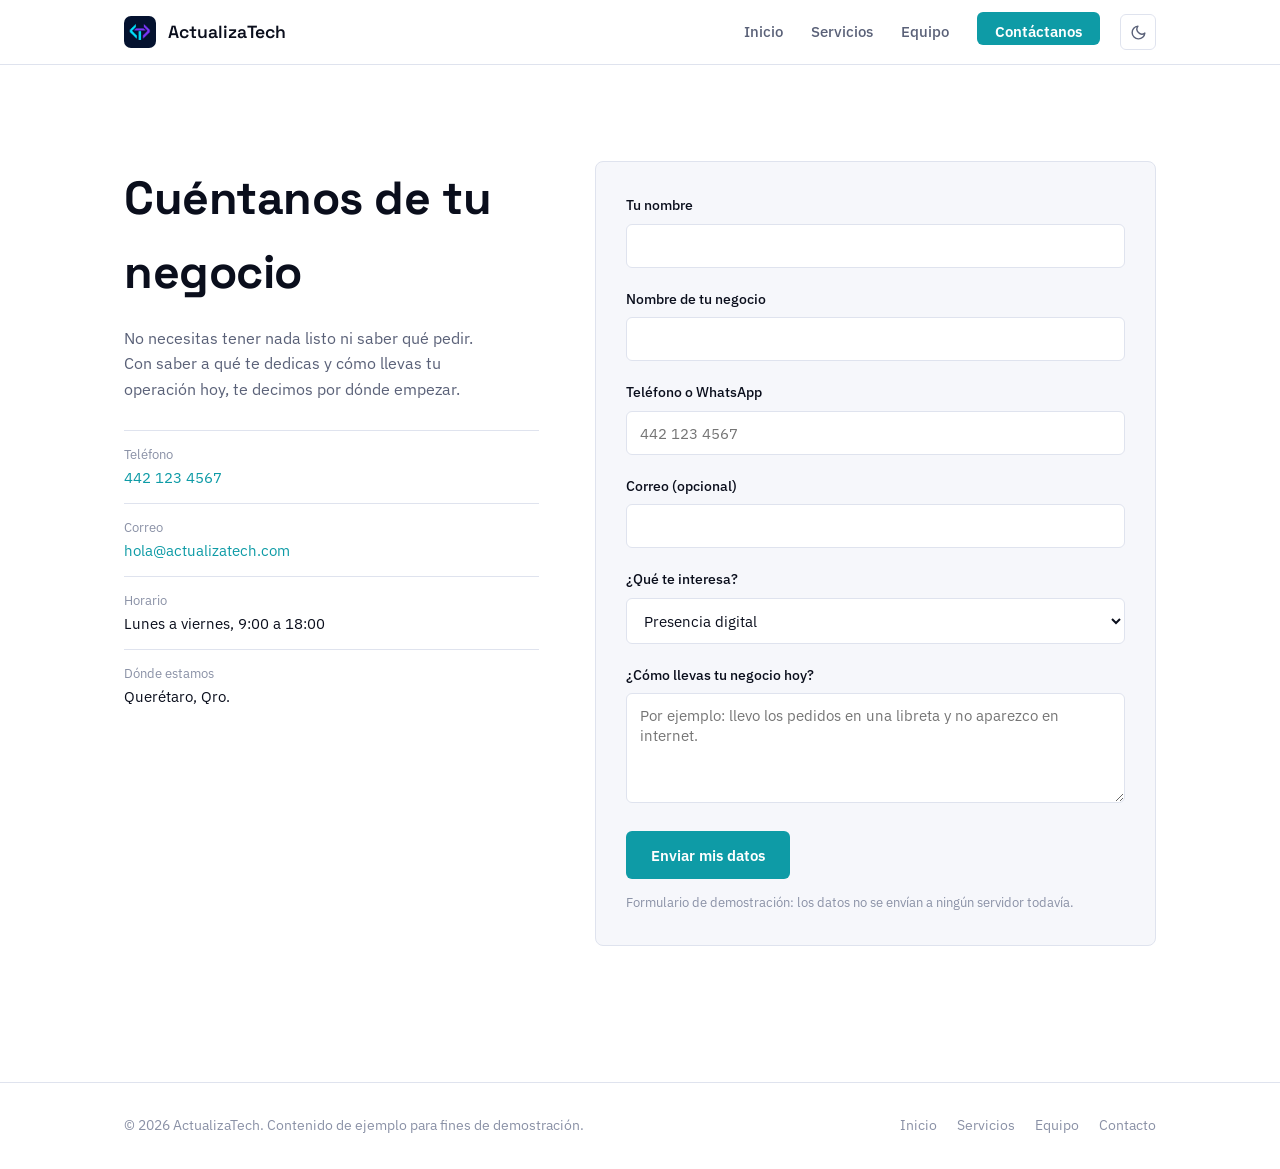
==== contacto.html @ 97f3016c "Se actualizaron aspectos clave del sitio centralizando los datos en un archivo único (data.js) y mej" ====
<!DOCTYPE html>
<html lang="es">
<head>
<meta charset="UTF-8">
<meta name="viewport" content="width=device-width, initial-scale=1.0">

<title>Contacto — ActualizaTech</title>
<meta name="description" content="Cuéntanos cómo llevas tu negocio hoy y te decimos por dónde conviene empezar a digitalizarlo.">

<meta property="og:type" content="website">
<meta property="og:title" content="Contacto — ActualizaTech">
<meta property="og:description" content="Cuéntanos cómo llevas tu negocio hoy y te decimos por dónde conviene empezar a digitalizarlo.">
<meta property="og:image" content="images/logo.png">
<meta name="color-scheme" content="light dark">

<link rel="icon" href="images/logo.png">
<link rel="preconnect" href="https://fonts.googleapis.com">
<link rel="preconnect" href="https://fonts.gstatic.com" crossorigin>
<link href="https://fonts.googleapis.com/css2?family=Space+Grotesk:wght@500;600;700&family=IBM+Plex+Sans:wght@400;500;600&display=swap" rel="stylesheet">
<link rel="stylesheet" href="styles/main.css">
</head>
<body>

<a class="saltar" href="#contenido">Saltar al contenido</a>

<nav class="navbar">
  <div class="navbar__inner">
    <a href="index.html" class="navbar__logo">
      <img src="images/logo.png" alt="" class="navbar__logo-img">
      ActualizaTech
    </a>

    <div class="navbar__derecha">
      <ul class="navbar__links" id="menu-principal">
        <li><a href="index.html">Inicio</a></li>
        <li><a href="servicios.html">Servicios</a></li>
        <li><a href="equipo.html">Equipo</a></li>
        <li><a href="contacto.html" class="navbar__cta">Contáctanos</a></li>
      </ul>

      <!-- Los dos iconos viven siempre en el HTML y el CSS decide cuál se
           muestra según el tema. Si se cambiaran con JS, al recargar se
           vería medio segundo el icono equivocado. -->
      <button class="tema" type="button" aria-label="Cambiar tema">
        <svg class="tema__luna" viewBox="0 0 24 24" fill="none" stroke="currentColor" stroke-width="2" stroke-linecap="round" stroke-linejoin="round" aria-hidden="true">
          <path d="M21 12.79A9 9 0 1 1 11.21 3 7 7 0 0 0 21 12.79z"/>
        </svg>
        <svg class="tema__sol" viewBox="0 0 24 24" fill="none" stroke="currentColor" stroke-width="2" stroke-linecap="round" stroke-linejoin="round" aria-hidden="true">
          <circle cx="12" cy="12" r="4"/>
          <path d="M12 2v2M12 20v2M4.9 4.9l1.4 1.4M17.7 17.7l1.4 1.4M2 12h2M20 12h2M4.9 19.1l1.4-1.4M17.7 6.3l1.4-1.4"/>
        </svg>
      </button>

      <button class="hamburguesa" type="button" aria-label="Abrir menú" aria-expanded="false" aria-controls="menu-principal">
        <svg viewBox="0 0 24 24" fill="none" stroke="currentColor" stroke-width="2" stroke-linecap="round" aria-hidden="true">
          <path d="M3 6h18M3 12h18M3 18h18"/>
        </svg>
      </button>
    </div>
  </div>
</nav>

<main id="contenido">

<section aria-labelledby="contacto-titulo">
  <div class="contacto">

    <div class="contacto__datos">
      <h1 id="contacto-titulo">Cuéntanos de tu negocio</h1>
      <p>
        No necesitas tener nada listo ni saber qué pedir. Con saber a qué te
        dedicas y cómo llevas tu operación hoy, te decimos por dónde empezar.
      </p>

      <ul class="contacto__lista">
        <li>
          <span>Teléfono</span>
          <a href="tel:+524421234567">442 123 4567</a>
        </li>
        <li>
          <span>Correo</span>
          <a href="mailto:hola@actualizatech.com">hola@actualizatech.com</a>
        </li>
        <li>
          <span>Horario</span>
          Lunes a viernes, 9:00 a 18:00
        </li>
        <li>
          <span>Dónde estamos</span>
          Querétaro, Qro.
        </li>
      </ul>
    </div>

    <!-- novalidate apaga los mensajes del navegador para usar los nuestros,
         que dicen qué corregir en lugar de "Completa este campo". -->
    <form class="formulario" id="form-contacto" novalidate>

      <div class="campo">
        <label for="nombre">Tu nombre</label>
        <input type="text" id="nombre" name="nombre" autocomplete="name">
        <p class="campo__error" aria-live="polite"></p>
      </div>

      <div class="campo">
        <label for="negocio">Nombre de tu negocio</label>
        <input type="text" id="negocio" name="negocio" autocomplete="organization">
        <p class="campo__error" aria-live="polite"></p>
      </div>

      <div class="campo">
        <label for="telefono">Teléfono o WhatsApp</label>
        <!-- type="tel" hace que en celular salga el teclado numérico. -->
        <input type="tel" id="telefono" name="telefono" autocomplete="tel" placeholder="442 123 4567">
        <p class="campo__error" aria-live="polite"></p>
      </div>

      <div class="campo">
        <label for="correo">Correo (opcional)</label>
        <input type="email" id="correo" name="correo" autocomplete="email">
        <p class="campo__error" aria-live="polite"></p>
      </div>

      <div class="campo">
        <label for="interes">¿Qué te interesa?</label>
        <select id="interes" name="interes">
          <option value="presencia">Presencia digital</option>
          <option value="gestion">Gestión de negocio</option>
          <option value="ambos">Los dos</option>
          <option value="no-se">Todavía no sé</option>
        </select>
      </div>

      <div class="campo">
        <label for="mensaje">¿Cómo llevas tu negocio hoy?</label>
        <textarea id="mensaje" name="mensaje" placeholder="Por ejemplo: llevo los pedidos en una libreta y no aparezco en internet."></textarea>
        <p class="campo__error" aria-live="polite"></p>
      </div>

      <button type="submit" class="boton boton--primario">Enviar mis datos</button>

      <!-- role="status" hace que los lectores de pantalla lean la
           confirmación sin que el usuario tenga que ir a buscarla. -->
      <p class="formulario__aviso" id="form-aviso" role="status" tabindex="-1" hidden></p>

      <p class="formulario__nota">
        Formulario de demostración: los datos no se envían a ningún servidor todavía.
      </p>
    </form>

  </div>
</section>

</main>

<footer class="footer">
  <div class="footer__inner">
    <span>© 2026 ActualizaTech. Contenido de ejemplo para fines de demostración.</span>
    <ul class="footer__links">
      <li><a href="index.html">Inicio</a></li>
      <li><a href="servicios.html">Servicios</a></li>
      <li><a href="equipo.html">Equipo</a></li>
      <li><a href="contacto.html">Contacto</a></li>
    </ul>
  </div>
</footer>


<script src="js/data.js"></script>
<script src="js/main.js"></script>
<script src="js/contacto.js"></script>
</body>
</html>
---- styles/main.css ----
/* ==========================================================================
   ActualizaTech — hoja de estilos única
   Los colores salen del logo: navy de fondo, cian y violeta de las flechas.
   El cian se reserva para cosas en las que se puede hacer clic y el violeta
   para acentos que solo decoran. Si se mezclan, el usuario deja de saber
   qué es botón y qué no.
   ========================================================================== */

/* --------------------------------------------------------------------------
   1. Tokens de color
   Por defecto arranca en claro. Más abajo, el bloque prefers-color-scheme
   pisa estos valores si el sistema operativo está en oscuro.
   -------------------------------------------------------------------------- */
:root{
  --bg: #FFFFFF;
  --superficie: #F6F7FB;
  --superficie-alta: #EDEFF7;
  --borde: #DFE3EE;
  --texto: #0A0E1C;
  --texto-sec: #5A6178;
  --texto-terciario: #8A91A6;

  /* El cian del logo sobre blanco casi no se lee, así que en claro uso
     una versión más profunda. El violeta aguanta bien en los dos temas. */
  --cian: #0E9BA6;
  --cian-hover: #0B7F88;
  --violeta: #6845E8;
  --sobre-cian: #FFFFFF;

  --glow-1: rgba(14, 155, 166, 0.20);
  --glow-2: rgba(104, 69, 232, 0.18);

  --radio: 8px;
  --ancho: 1080px;
}

/* Tema oscuro automático: solo aplica si el usuario NO eligió tema a mano.
   El atributo data-tema lo pone el JS en <html> cuando alguien usa el botón,
   y tiene prioridad sobre lo que diga el sistema. */
@media (prefers-color-scheme: dark){
  :root:not([data-tema="claro"]){
    --bg: #0A0E1C;
    --superficie: #12182B;
    --superficie-alta: #1A2238;
    --borde: #232B45;
    --texto: #EEF1F8;
    --texto-sec: #8B93AD;
    --texto-terciario: #545D78;

    --cian: #29D6E0;
    --cian-hover: #4FE0E8;
    --violeta: #9B84FF;
    --sobre-cian: #0A0E1C;

    --glow-1: rgba(41, 214, 224, 0.28);
    --glow-2: rgba(123, 92, 250, 0.22);
  }
}

/* Tema oscuro forzado desde el botón, sin importar el sistema. */
:root[data-tema="oscuro"]{
  --bg: #0A0E1C;
  --superficie: #12182B;
  --superficie-alta: #1A2238;
  --borde: #232B45;
  --texto: #EEF1F8;
  --texto-sec: #8B93AD;
  --texto-terciario: #545D78;

  --cian: #29D6E0;
  --cian-hover: #4FE0E8;
  --violeta: #9B84FF;
  --sobre-cian: #0A0E1C;

  --glow-1: rgba(41, 214, 224, 0.28);
  --glow-2: rgba(123, 92, 250, 0.22);
}

/* --------------------------------------------------------------------------
   2. Base
   -------------------------------------------------------------------------- */
*{ box-sizing: border-box; margin: 0; padding: 0; }

html{ scroll-behavior: smooth; }

body{
  font-family: 'IBM Plex Sans', sans-serif;
  background: var(--bg);
  color: var(--texto);
  line-height: 1.6;
  /* La transición es para que al cambiar de tema no dé un brinco brusco. */
  transition: background-color 0.2s ease, color 0.2s ease;
}

section{ max-width: var(--ancho); margin: 0 auto; padding: 96px 24px; }

h1, h2, h3{
  font-family: 'Space Grotesk', sans-serif;
  letter-spacing: -0.01em;
}

h1{ font-size: clamp(2rem, 4.4vw, 2.9rem); font-weight: 700; max-width: 620px; }
h2{ font-size: clamp(1.4rem, 3vw, 1.8rem); font-weight: 600; margin-bottom: 32px; max-width: 520px; }

.descripcion{
  margin-top: 18px;
  max-width: 540px;
  color: var(--texto-sec);
  font-size: 1.05rem;
}

a{ color: inherit; }

/* Foco visible para quien navega con teclado. Uso focus-visible para que el
   anillo no salga al hacer clic con el mouse, solo al tabular. */
:focus-visible{
  outline: 2px solid var(--cian);
  outline-offset: 3px;
  border-radius: 4px;
}

/* Enlace que salta directo al contenido. Vive escondido arriba y solo
   aparece cuando recibe foco con Tab. */
.saltar{
  position: absolute;
  left: 24px;
  top: -60px;
  z-index: 50;
  background: var(--cian);
  color: var(--sobre-cian);
  padding: 10px 18px;
  border-radius: var(--radio);
  font-weight: 600;
  text-decoration: none;
  transition: top 0.15s ease;
}
.saltar:focus{ top: 12px; }

/* --------------------------------------------------------------------------
   3. Navbar
   -------------------------------------------------------------------------- */
.navbar{
  position: sticky;
  top: 0;
  z-index: 30;
  background: color-mix(in srgb, var(--bg) 88%, transparent);
  backdrop-filter: blur(10px);
  border-bottom: 1px solid var(--borde);
}
.navbar__inner{
  max-width: var(--ancho);
  margin: 0 auto;
  padding: 14px 24px;
  display: flex;
  align-items: center;
  justify-content: space-between;
  gap: 16px;
}
.navbar__logo{
  display: flex;
  align-items: center;
  gap: 12px;
  font-family: 'Space Grotesk', sans-serif;
  font-weight: 600;
  font-size: 1.1rem;
  color: var(--texto);
  text-decoration: none;
  flex-shrink: 0;
}
.navbar__logo-img{
  width: 32px;
  height: 32px;
  border-radius: 7px;
  object-fit: cover;
  display: block;
}
.navbar__derecha{ display: flex; align-items: center; gap: 20px; }
.navbar__links{
  display: flex;
  align-items: center;
  gap: 28px;
  list-style: none;
}
.navbar__links a{
  color: var(--texto-sec);
  text-decoration: none;
  font-weight: 500;
  font-size: 0.95rem;
  padding-bottom: 4px;
  border-bottom: 1px solid transparent;
}
.navbar__links a:hover{ color: var(--texto); }
.navbar__links a[aria-current="page"]{
  color: var(--texto);
  border-bottom-color: var(--cian);
}
.navbar__cta{
  background: var(--cian);
  color: var(--sobre-cian) !important;
  padding: 9px 18px;
  border-radius: 6px;
  border-bottom: none !important;
  font-weight: 600 !important;
}
.navbar__cta:hover{ background: var(--cian-hover); }

/* Botón de tema. Los dos iconos viven dentro y el JS solo cambia el
   atributo data-tema; CSS decide cuál se ve. Así no hay parpadeo. */
.tema{
  background: transparent;
  border: 1px solid var(--borde);
  border-radius: 6px;
  width: 36px;
  height: 36px;
  display: flex;
  align-items: center;
  justify-content: center;
  cursor: pointer;
  color: var(--texto-sec);
  flex-shrink: 0;
}
.tema:hover{ color: var(--texto); border-color: var(--texto-terciario); }
.tema svg{ width: 17px; height: 17px; }
/* En claro se ve la luna (que es a lo que puedes cambiar) y al revés. */
.tema__luna{ display: block; }
.tema__sol{ display: none; }
@media (prefers-color-scheme: dark){
  :root:not([data-tema="claro"]) .tema__luna{ display: none; }
  :root:not([data-tema="claro"]) .tema__sol{ display: block; }
}
:root[data-tema="oscuro"] .tema__luna{ display: none; }
:root[data-tema="oscuro"] .tema__sol{ display: block; }
:root[data-tema="claro"] .tema__luna{ display: block; }
:root[data-tema="claro"] .tema__sol{ display: none; }

/* Botón hamburguesa: escondido en escritorio, aparece en móvil. */
.hamburguesa{
  display: none;
  background: transparent;
  border: 1px solid var(--borde);
  border-radius: 6px;
  width: 36px;
  height: 36px;
  cursor: pointer;
  color: var(--texto);
  align-items: center;
  justify-content: center;
}
.hamburguesa svg{ width: 18px; height: 18px; }

@media (max-width: 760px){
  .hamburguesa{ display: flex; }

  /* En móvil el menú se convierte en un panel que baja desde el navbar.
     Uso [hidden] desde el JS para que los lectores de pantalla también
     lo ignoren cuando está cerrado, no solo esconderlo visualmente. */
  .navbar__links{
    position: absolute;
    top: 100%;
    left: 0;
    right: 0;
    flex-direction: column;
    align-items: stretch;
    gap: 0;
    background: var(--bg);
    border-bottom: 1px solid var(--borde);
    padding: 8px 24px 20px;
  }
  .navbar__links[hidden]{ display: none; }
  .navbar__links li{ border-top: 1px solid var(--borde); }
  .navbar__links a{
    display: block;
    padding: 14px 0;
    border-bottom: none;
  }
  .navbar__links a[aria-current="page"]{ color: var(--cian); }
  .navbar__cta{
    display: inline-block !important;
    margin-top: 12px;
    text-align: center;
  }
}

/* --------------------------------------------------------------------------
   4. Hero
   -------------------------------------------------------------------------- */
.hero{
  max-width: var(--ancho);
  margin: 0 auto;
  padding: 90px 24px 80px;
  display: grid;
  grid-template-columns: 1.1fr 0.9fr;
  gap: 48px;
  align-items: center;
}
.hero h1{ margin: 0; }
.hero__subtitulo{
  margin-top: 20px;
  max-width: 460px;
  color: var(--texto-sec);
  font-size: 1.08rem;
}
.hero__acciones{ margin-top: 36px; display: flex; gap: 14px; flex-wrap: wrap; }
.hero__visual{ display: flex; align-items: center; justify-content: center; position: relative; }
.hero__glow{
  position: absolute;
  width: 260px; height: 260px;
  border-radius: 50%;
  background: radial-gradient(circle, var(--glow-1), var(--glow-2) 55%, transparent 75%);
  filter: blur(10px);
}
.hero__logo{
  position: relative;
  width: 200px; height: 200px;
  object-fit: contain;
  border-radius: 28px;
}

@media (max-width: 800px){
  .hero{ grid-template-columns: 1fr; padding-top: 56px; }
  .hero__visual{ order: -1; }
  .hero__logo{ width: 130px; height: 130px; }
  .hero__glow{ width: 180px; height: 180px; }
}

/* --------------------------------------------------------------------------
   5. Botones
   -------------------------------------------------------------------------- */
.boton{
  display: inline-flex;
  align-items: center;
  justify-content: center;
  padding: 13px 24px;
  border-radius: 6px;
  font-family: inherit;
  font-weight: 600;
  font-size: 0.96rem;
  text-decoration: none;
  cursor: pointer;
  border: 1px solid transparent;
}
.boton--primario{ background: var(--cian); color: var(--sobre-cian); }
.boton--primario:hover{ background: var(--cian-hover); }
.boton--secundario{ background: transparent; color: var(--texto); border-color: var(--borde); }
.boton--secundario:hover{ border-color: var(--texto-sec); }

/* --------------------------------------------------------------------------
   6. Rejilla de tarjetas
   El truco del gap de 1px sobre un fondo de color borde da líneas divisorias
   perfectas sin tener que andar quitando el borde del último elemento.
   -------------------------------------------------------------------------- */
.servicios-grid, .preview-grid, .casos-grid, .equipo__grid, .mision-vision{
  display: grid;
  gap: 1px;
  background: var(--borde);
  border: 1px solid var(--borde);
  border-radius: var(--radio);
  overflow: hidden;
}
.servicios-grid, .preview-grid{ grid-template-columns: repeat(auto-fit, minmax(280px, 1fr)); }
.casos-grid{ grid-template-columns: repeat(auto-fit, minmax(260px, 1fr)); }
.equipo__grid{ grid-template-columns: repeat(auto-fit, minmax(230px, 1fr)); }
.mision-vision{ grid-template-columns: repeat(auto-fit, minmax(260px, 1fr)); }

.servicio, .preview-card{
  background: var(--superficie);
  padding: 36px 32px;
  text-decoration: none;
  color: inherit;
  display: block;
}
.preview-card:hover{ background: var(--superficie-alta); }

.servicio__icono, .preview-card__icono{
  width: 40px; height: 40px;
  border-radius: 7px;
  display: flex; align-items: center; justify-content: center;
  color: #fff; font-weight: 700; font-size: 1rem;
  font-family: 'Space Grotesk', sans-serif;
  margin-bottom: 20px;
}
.servicio__titulo, .preview-card__titulo{
  font-family: 'Space Grotesk', sans-serif;
  font-size: 1.1rem;
  font-weight: 600;
}
.servicio__texto, .preview-card__texto{ margin-top: 10px; color: var(--texto-sec); font-size: 0.95rem; }
.servicio__lista{ margin-top: 16px; padding-left: 18px; color: var(--texto-sec); font-size: 0.9rem; }
.servicio__lista li{ margin-top: 7px; }
.preview-card__enlace{
  margin-top: 18px;
  display: inline-block;
  color: var(--cian);
  font-weight: 600;
  font-size: 0.9rem;
}

/* --------------------------------------------------------------------------
   7. Propuesta de valor
   -------------------------------------------------------------------------- */
.propuesta{
  margin-top: 80px;
  border-left: 2px solid var(--violeta);
  padding: 8px 0 8px 28px;
}
.propuesta h2{ margin-bottom: 12px; }
.propuesta p{ max-width: 560px; color: var(--texto-sec); font-size: 1.05rem; }

/* --------------------------------------------------------------------------
   8. Métricas
   Fila partida con líneas en lugar de cuatro tarjetas iguales: pesa menos
   visualmente y no compite con las tarjetas de servicios.
   -------------------------------------------------------------------------- */
.metricas{ margin-top: 80px; }
.metricas-grid{
  display: flex;
  flex-wrap: wrap;
  border-top: 1px solid var(--borde);
  border-bottom: 1px solid var(--borde);
}
.metrica{
  flex: 1 1 200px;
  padding: 28px 28px 28px 28px;
  border-left: 1px solid var(--borde);
}
.metrica:first-child{ border-left: none; padding-left: 0; }
.metrica__valor{
  font-family: 'Space Grotesk', sans-serif;
  font-size: 2.1rem;
  font-weight: 700;
  color: var(--violeta);
}
.metrica__label{ margin-top: 6px; color: var(--texto-sec); font-size: 0.9rem; }
.metricas__nota{ margin-top: 18px; font-size: 0.8rem; color: var(--texto-terciario); }

/* --------------------------------------------------------------------------
   9. Casos de éxito
   -------------------------------------------------------------------------- */
.casos{ margin-top: 80px; }
.caso{ background: var(--superficie); padding: 32px 30px; }
.caso__negocio{
  font-family: 'Space Grotesk', sans-serif;
  font-size: 1.05rem;
  font-weight: 600;
}
.caso__giro{ color: var(--texto-terciario); font-size: 0.85rem; margin-top: 2px; }
.caso__cambio{
  margin-top: 18px;
  padding-top: 16px;
  border-top: 1px solid var(--borde);
  display: flex;
  gap: 20px;
  font-size: 0.85rem;
}
.caso__antes span, .caso__despues span{ display: block; color: var(--texto-terciario); font-size: 0.78rem; }
.caso__antes p{ color: var(--texto-sec); margin-top: 3px; }
.caso__despues p{ color: var(--violeta); font-weight: 600; margin-top: 3px; }
.caso__cita{
  margin-top: 18px;
  color: var(--texto-sec);
  font-size: 0.92rem;
  font-style: italic;
}
.caso__autor{ margin-top: 8px; font-size: 0.82rem; color: var(--texto-terciario); }

/* --------------------------------------------------------------------------
   10. Misión y visión
   -------------------------------------------------------------------------- */
.mision-vision{ margin-top: 80px; }
.mv-card{ background: var(--superficie); padding: 32px 30px; }
.mv-card__titulo{
  font-family: 'Space Grotesk', sans-serif;
  font-weight: 600;
  font-size: 1.02rem;
}
/* Cada tarjeta toma un color del logo, igual que las dos flechas. */
.mv-card:nth-child(1) .mv-card__titulo{ color: var(--cian); }
.mv-card:nth-child(2) .mv-card__titulo{ color: var(--violeta); }
.mv-card p{ margin-top: 12px; color: var(--texto-sec); font-size: 0.95rem; }

/* --------------------------------------------------------------------------
   11. Preguntas frecuentes (acordeón con <details>)
   Uso details/summary nativo: ya trae el estado abierto/cerrado y funciona
   con teclado sin escribir una sola línea de JS.
   -------------------------------------------------------------------------- */
.faq{ margin-top: 80px; }
.faq__lista{ border-top: 1px solid var(--borde); max-width: 720px; }
.faq__item{ border-bottom: 1px solid var(--borde); }
.faq__pregunta{
  padding: 20px 36px 20px 0;
  cursor: pointer;
  font-weight: 500;
  position: relative;
  list-style: none;
}
/* Quita la flechita por defecto de details en cada navegador. */
.faq__pregunta::-webkit-details-marker{ display: none; }
.faq__pregunta::marker{ content: ""; }
/* Signo de más que se convierte en menos al abrir. */
.faq__pregunta::after{
  content: "+";
  position: absolute;
  right: 4px;
  top: 17px;
  font-size: 1.3rem;
  color: var(--cian);
  line-height: 1;
}
.faq__item[open] .faq__pregunta::after{ content: "−"; }
.faq__item[open] .faq__pregunta{ color: var(--texto); }
.faq__respuesta{
  padding: 0 36px 22px 0;
  color: var(--texto-sec);
  font-size: 0.95rem;
  max-width: 620px;
}

/* --------------------------------------------------------------------------
   12. Formulario de contacto
   -------------------------------------------------------------------------- */
.contacto{
  display: grid;
  grid-template-columns: 0.85fr 1.15fr;
  gap: 56px;
  align-items: start;
}
.contacto__datos p{ color: var(--texto-sec); margin-top: 16px; max-width: 380px; }
.contacto__lista{ list-style: none; margin-top: 28px; }
.contacto__lista li{
  padding: 14px 0;
  border-top: 1px solid var(--borde);
  font-size: 0.92rem;
}
.contacto__lista span{ display: block; color: var(--texto-terciario); font-size: 0.8rem; }
.contacto__lista a{ color: var(--cian); text-decoration: none; }
.contacto__lista a:hover{ text-decoration: underline; }

.formulario{
  background: var(--superficie);
  border: 1px solid var(--borde);
  border-radius: var(--radio);
  padding: 32px 30px;
}
.campo{ margin-bottom: 20px; }
.campo label{
  display: block;
  font-size: 0.88rem;
  font-weight: 500;
  margin-bottom: 7px;
}
.campo input, .campo textarea, .campo select{
  width: 100%;
  background: var(--bg);
  border: 1px solid var(--borde);
  border-radius: 6px;
  padding: 11px 13px;
  font-family: inherit;
  font-size: 0.95rem;
  color: var(--texto);
}
.campo textarea{ resize: vertical; min-height: 110px; }
.campo input:focus, .campo textarea:focus, .campo select:focus{
  outline: none;
  border-color: var(--cian);
}
/* El mensaje de error nace vacío y el JS le mete el texto. Si está vacío
   no ocupa espacio, así el formulario no brinca al validar. */
.campo__error{
  color: #E5484D;
  font-size: 0.82rem;
  margin-top: 6px;
  min-height: 0;
}
.campo--invalido input,
.campo--invalido textarea{ border-color: #E5484D; }

.formulario__aviso{
  margin-top: 16px;
  padding: 14px 16px;
  border-radius: 6px;
  font-size: 0.9rem;
  background: var(--superficie-alta);
  border-left: 3px solid var(--cian);
}
.formulario__aviso[hidden]{ display: none; }
.formulario__nota{ margin-top: 14px; font-size: 0.8rem; color: var(--texto-terciario); }

@media (max-width: 820px){
  .contacto{ grid-template-columns: 1fr; gap: 40px; }
}

/* --------------------------------------------------------------------------
   13. CTA final
   El borde superior degradado va de cian a violeta, como el logo.
   -------------------------------------------------------------------------- */
.cta-final{
  margin-top: 80px;
  padding: 56px 4px 8px;
  border-top: 2px solid transparent;
  background:
    linear-gradient(var(--bg), var(--bg)) padding-box,
    linear-gradient(90deg, var(--cian), var(--violeta)) border-box;
}
.cta-final h2{ max-width: 480px; }
.cta-final p{ max-width: 480px; color: var(--texto-sec); font-size: 1.05rem; }
.cta-final .hero__acciones{ margin-top: 28px; }

/* --------------------------------------------------------------------------
   14. Footer
   -------------------------------------------------------------------------- */
.footer{ border-top: 1px solid var(--borde); margin-top: 40px; }
.footer__inner{
  max-width: var(--ancho);
  margin: 0 auto;
  padding: 32px 24px;
  display: flex;
  flex-wrap: wrap;
  gap: 12px;
  align-items: center;
  justify-content: space-between;
  color: var(--texto-terciario);
  font-size: 0.85rem;
}
.footer__links{ display: flex; gap: 20px; list-style: none; }
.footer__links a{ color: var(--texto-terciario); text-decoration: none; }
.footer__links a:hover{ color: var(--cian); }

/* --------------------------------------------------------------------------
   15. Página de equipo
   -------------------------------------------------------------------------- */
.equipo{ max-width: var(--ancho); margin: 0 auto; padding: 96px 24px 100px; }
.equipo__titulo{
  font-family: 'Space Grotesk', sans-serif;
  font-size: clamp(2rem, 4.4vw, 2.9rem);
  font-weight: 700;
  max-width: 620px;
}
.equipo__descripcion{
  margin-top: 18px;
  max-width: 540px;
  color: var(--texto-sec);
  font-size: 1.05rem;
}
.equipo__grid{ margin-top: 64px; }
.miembro{ background: var(--superficie); padding: 30px 26px; }
.miembro__avatar{
  width: 48px; height: 48px;
  border-radius: 50%;
  display: flex; align-items: center; justify-content: center;
  font-family: 'Space Grotesk', sans-serif;
  font-weight: 600;
  font-size: 0.95rem;
  color: #fff;
  margin-bottom: 20px;
}
.miembro__nombre{
  font-family: 'Space Grotesk', sans-serif;
  font-size: 1.02rem;
  font-weight: 600;
}
.miembro__rol{ color: var(--texto-sec); font-weight: 500; font-size: 0.88rem; margin-top: 4px; }
.miembro__descripcion{ margin-top: 14px; color: var(--texto-sec); font-size: 0.92rem; }
.equipo__nota{ margin-top: 48px; font-size: 0.82rem; color: var(--texto-terciario); max-width: 560px; }

.nota-final{ margin-top: 56px; font-size: 0.82rem; color: var(--texto-terciario); max-width: 560px; }

/* --------------------------------------------------------------------------
   16. Ajustes para pantallas chicas
   -------------------------------------------------------------------------- */
@media (max-width: 600px){
  section{ padding: 64px 20px; }
  .equipo{ padding: 64px 20px 72px; }
  .equipo__grid{ grid-template-columns: 1fr; }
  .metricas-grid{ flex-direction: column; }
  .metrica{ border-left: none; border-top: 1px solid var(--borde); padding: 20px 0; }
  .metrica:first-child{ border-top: none; padding-top: 0; }
  .formulario{ padding: 26px 22px; }
}

/* Si el usuario pidió menos movimiento en su sistema, se lo respetamos. */
@media (prefers-reduced-motion: reduce){
  html{ scroll-behavior: auto; }
  *{ transition-duration: 0.01ms !important; animation-duration: 0.01ms !important; }
}
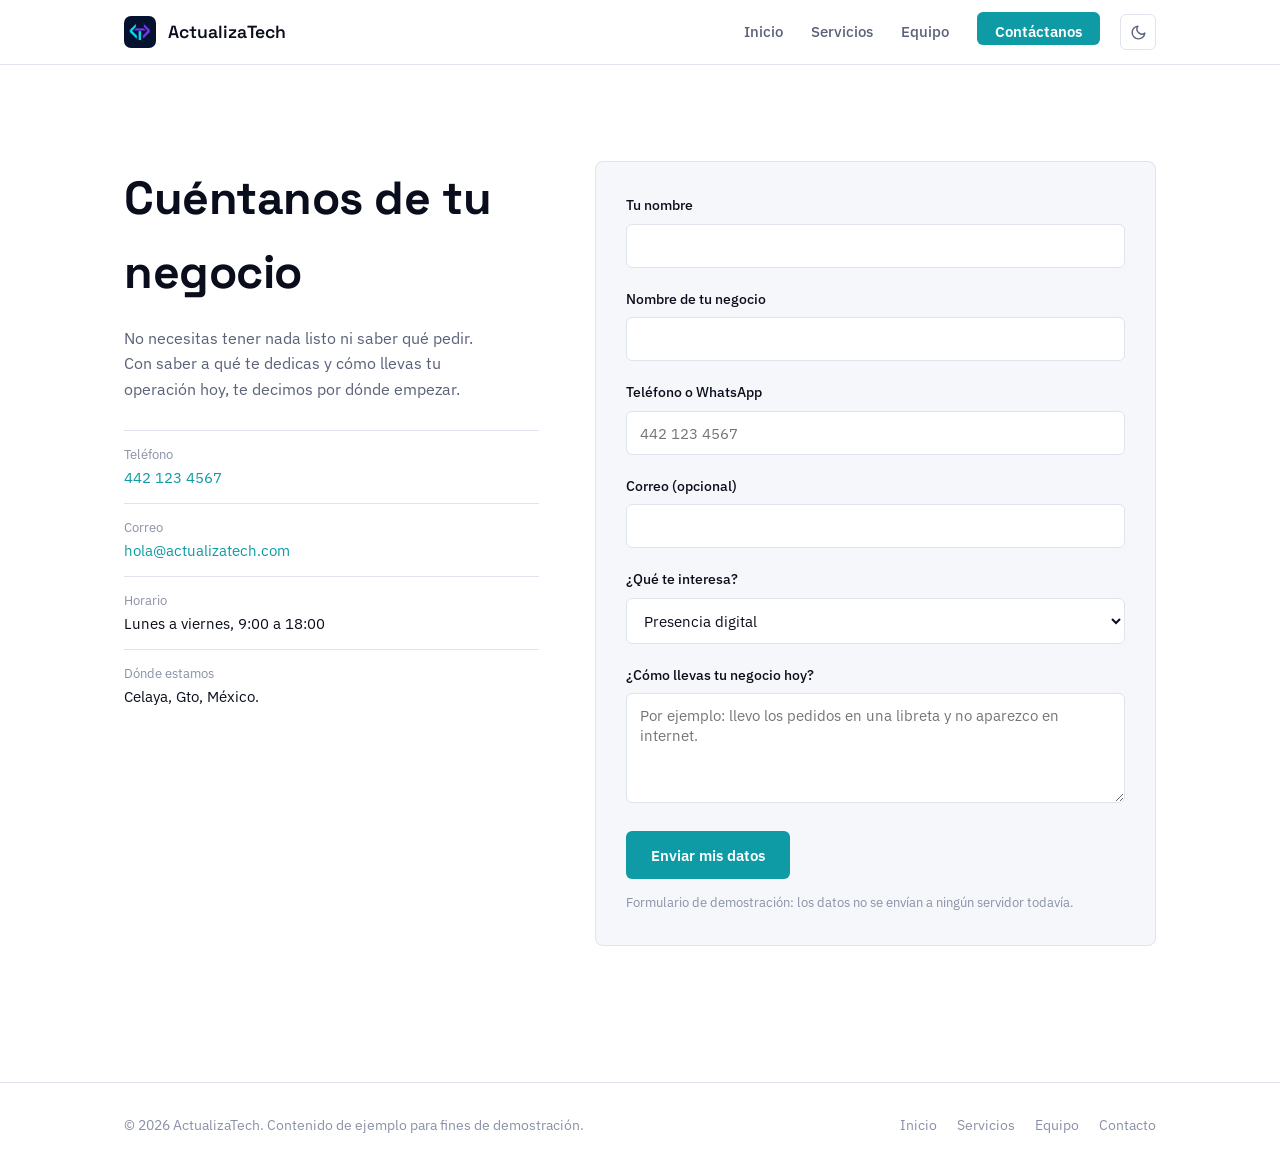
==== commit 815b6c69: "cambio de ubicacion del sitio web, ya que anteriormente le habiamos puesto una ubicacion incorrecta" ====
--- a/contacto.html
+++ b/contacto.html
@@ -87,7 +87,7 @@
         </li>
         <li>
           <span>Dónde estamos</span>
-          Querétaro, Qro.
+          Celaya, Gto, México.
         </li>
       </ul>
     </div>
